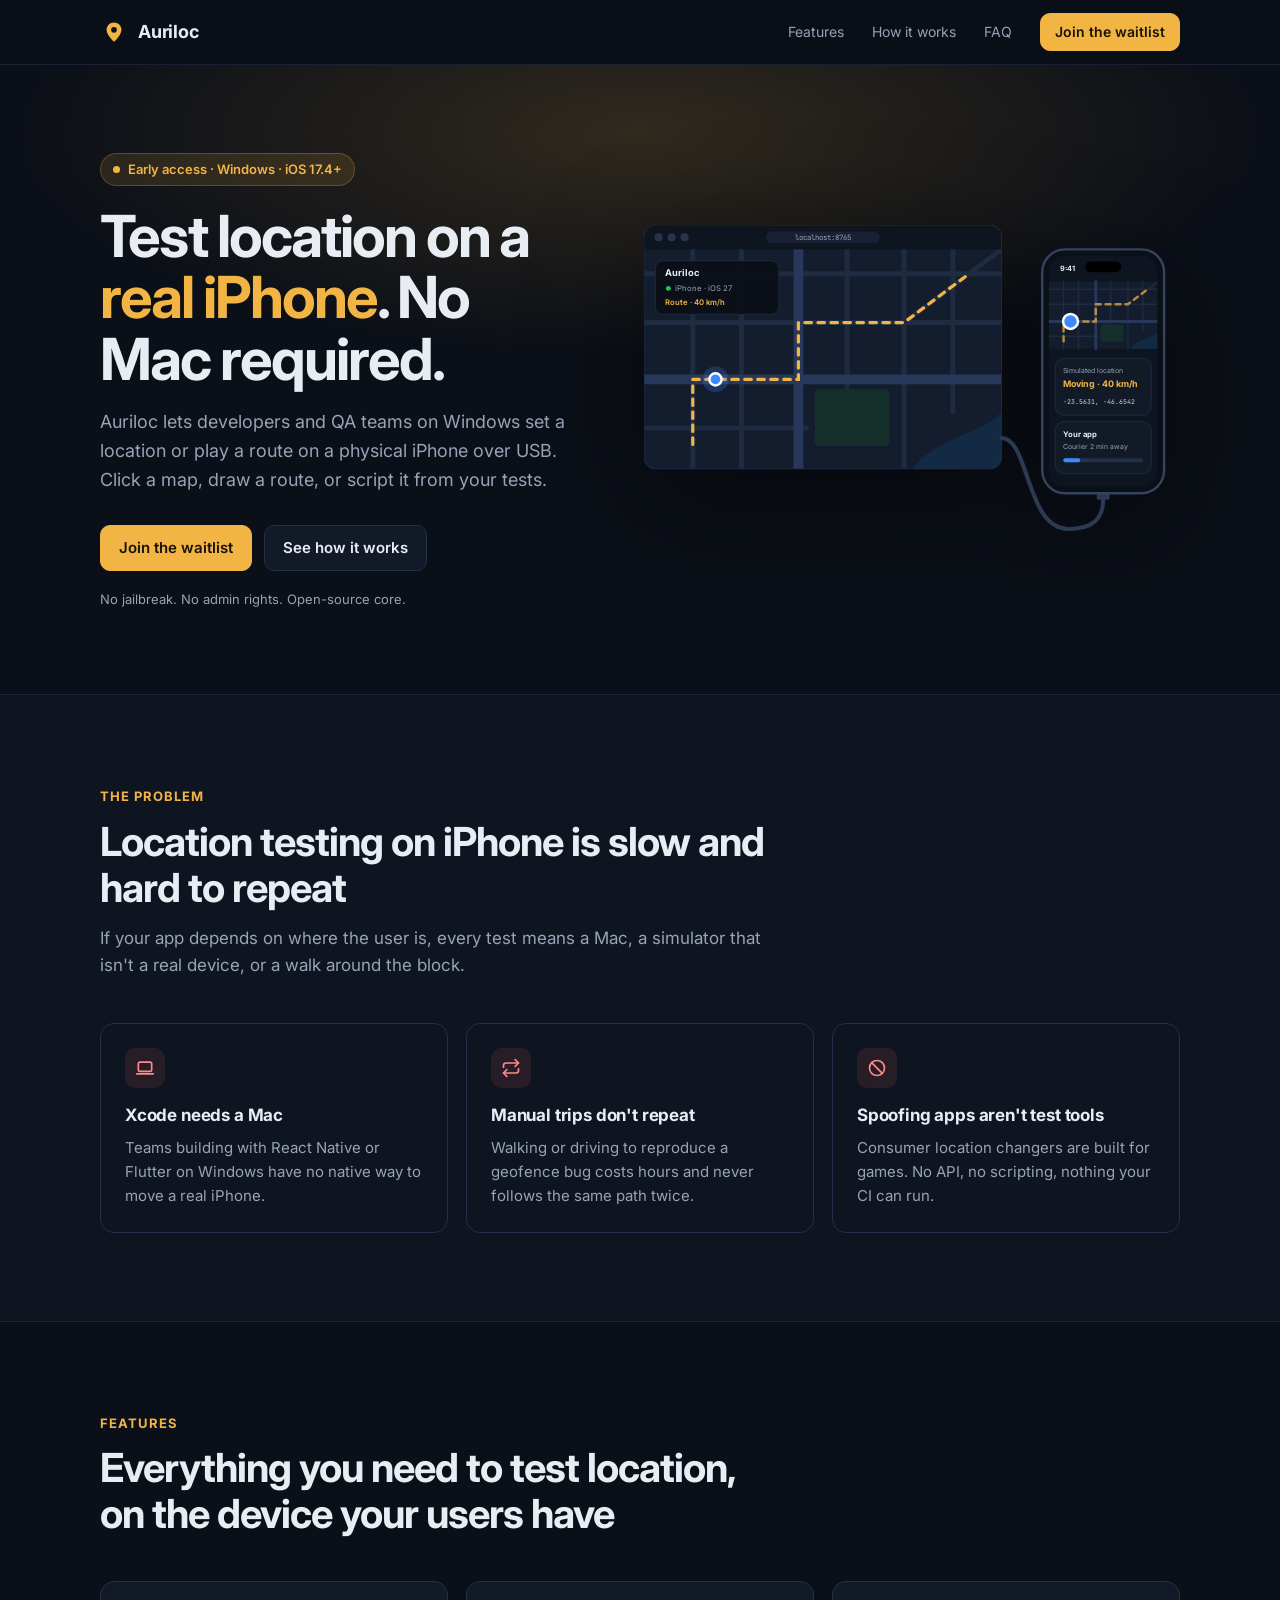
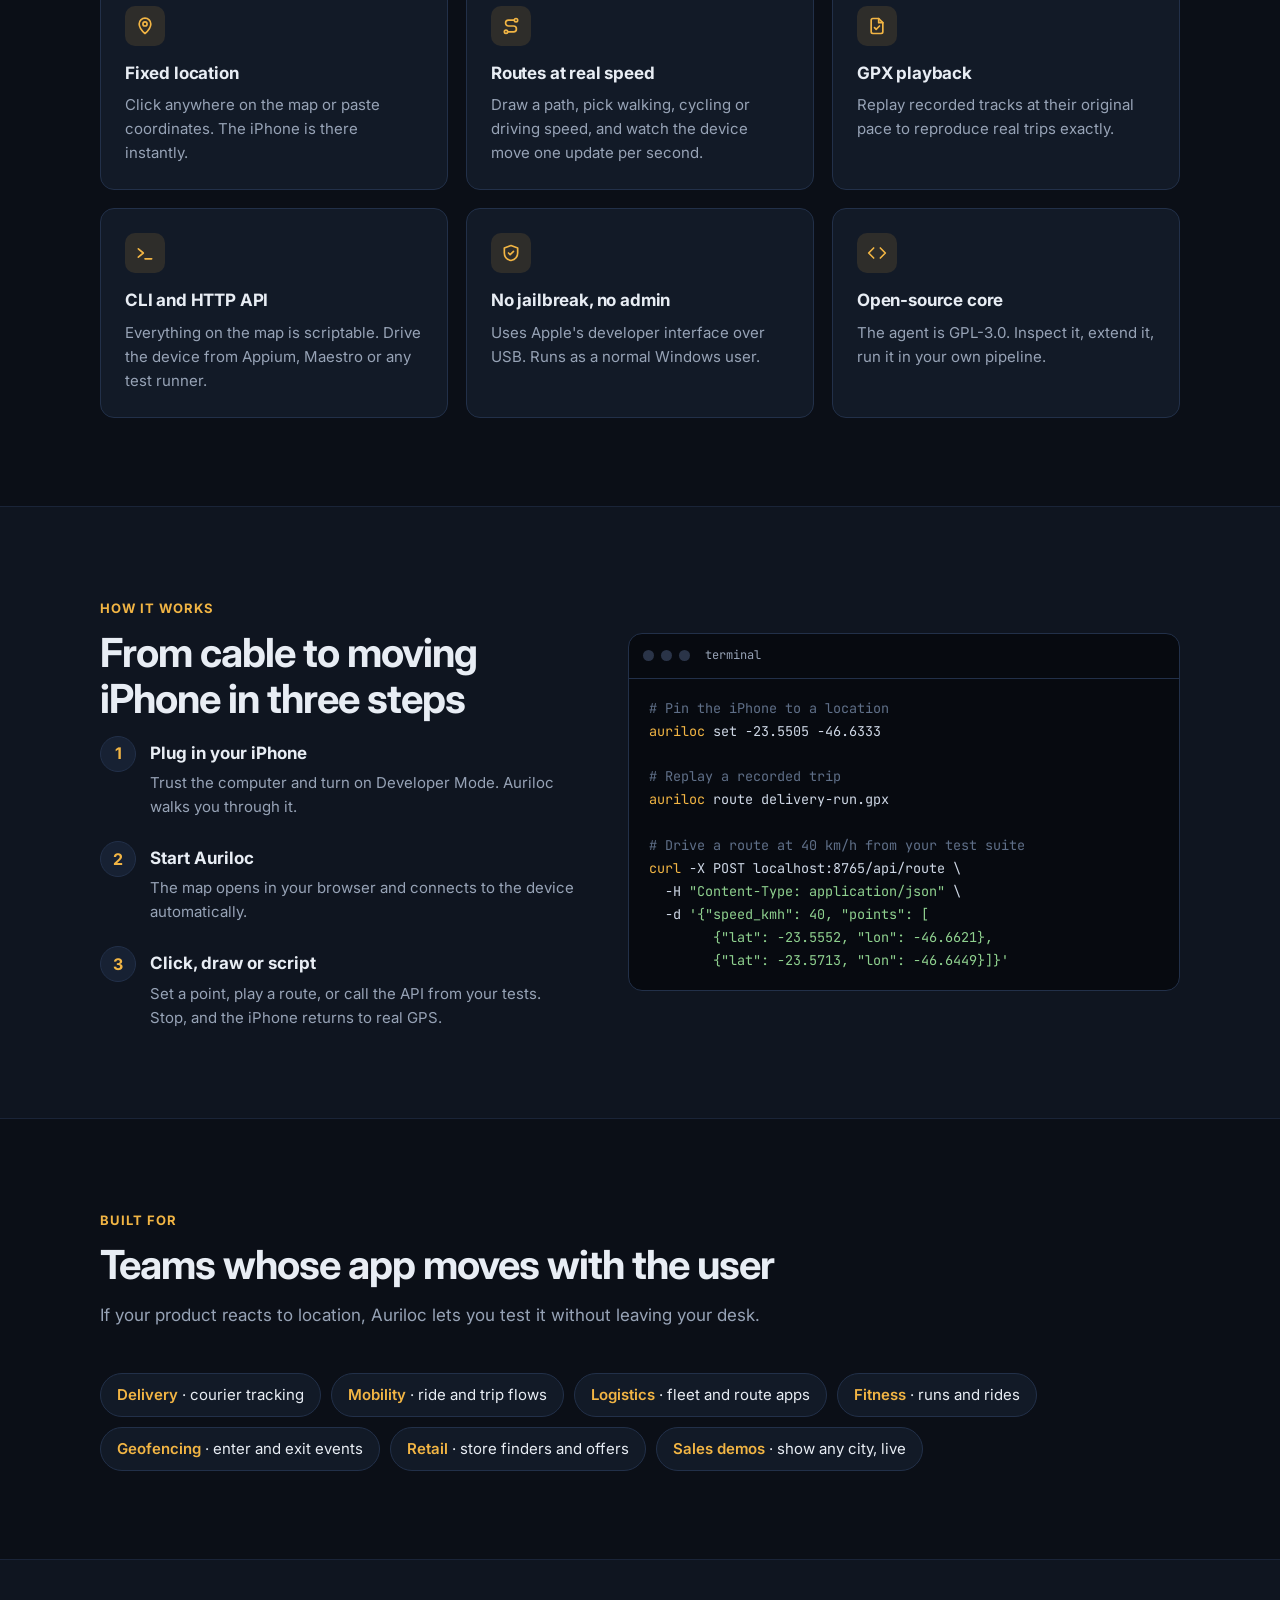
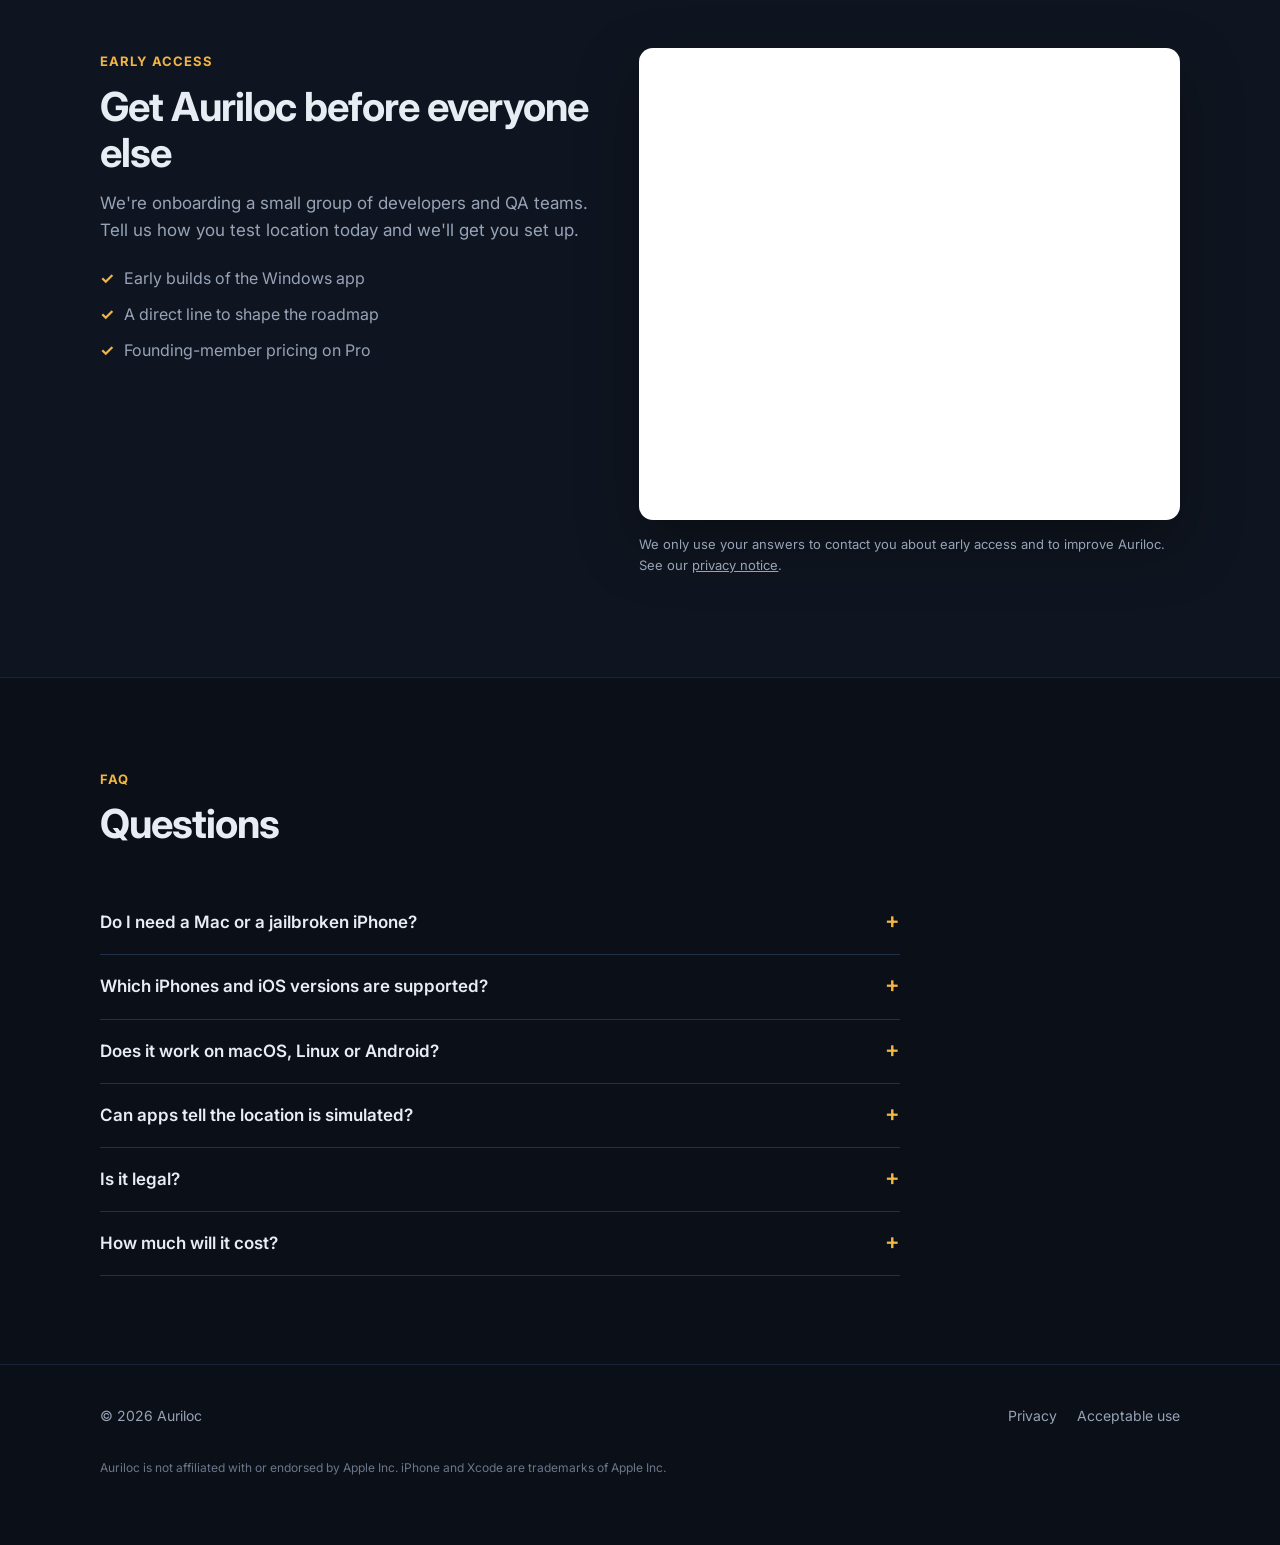
==== site/index.html @ 4de911b6 "Add landing page with waitlist - Static site in site/: hero with animated map and iPhone illustratio" ====
<!doctype html>
<html lang="en">
<head>
<meta charset="utf-8">
<meta name="viewport" content="width=device-width, initial-scale=1">
<title>Auriloc · Test location on a real iPhone, no Mac required</title>
<meta name="description" content="Auriloc lets developers and QA teams on Windows set a location or play a route on a real iPhone over USB, from a map, the command line or an HTTP API.">
<meta property="og:title" content="Auriloc · Test location on a real iPhone, no Mac required">
<meta property="og:description" content="Set a location or play a route on a real iPhone from Windows. Map, CLI and HTTP API.">
<meta property="og:type" content="website">
<meta name="theme-color" content="#0b0f17">
<link rel="icon" href="favicon.svg" type="image/svg+xml">
<link rel="preconnect" href="https://fonts.googleapis.com">
<link rel="preconnect" href="https://fonts.gstatic.com" crossorigin>
<link href="https://fonts.googleapis.com/css2?family=Inter:wght@400;500;600;700;800&family=JetBrains+Mono:wght@400;500&display=swap" rel="stylesheet">
<link rel="stylesheet" href="styles.css">
</head>
<body>

<header class="nav">
  <div class="container">
    <a class="brand" href="#top" aria-label="Auriloc home">
      <img src="favicon.svg" alt="" width="28" height="28">
      Auriloc
    </a>
    <nav class="nav-links">
      <a href="#features">Features</a>
      <a href="#how">How it works</a>
      <a href="#faq">FAQ</a>
      <a class="btn btn-primary btn-sm" href="#waitlist">Join the waitlist</a>
    </nav>
  </div>
</header>

<main id="top">
  <!-- ================= HERO ================= -->
  <section class="hero">
    <div class="container">
      <div>
        <span class="eyebrow"><span class="pulse"></span>Early access · Windows · iOS 17.4+</span>
        <h1>Test location on a <span class="accent">real iPhone</span>. No Mac required.</h1>
        <p class="lead">
          Auriloc lets developers and QA teams on Windows set a location or play a route on a
          physical iPhone over USB. Click a map, draw a route, or script it from your tests.
        </p>
        <div class="hero-cta">
          <a class="btn btn-primary" href="#waitlist">Join the waitlist</a>
          <a class="btn" href="#how">See how it works</a>
        </div>
        <p class="hero-note">No jailbreak. No admin rights. Open-source core.</p>
      </div>

      <svg class="hero-visual" viewBox="0 0 660 400" role="img"
           aria-label="The Auriloc map on a computer moves a dot along a route, and a connected iPhone shows the same simulated location">
        <defs>
          <clipPath id="winClip"><rect x="0" y="0" width="440" height="300" rx="14"/></clipPath>
          <clipPath id="phoneClip"><rect x="498" y="38" width="134" height="284" rx="20"/></clipPath>
          <path id="route" d="M60,240 L60,160 L190,160 L190,90 L320,90 L400,30"/>
          <g id="map">
            <rect width="440" height="270" fill="#141d2e"/>
            <rect x="210" y="172" width="92" height="70" rx="6" fill="#15302a"/>
            <path d="M330,270 C360,230 420,226 440,200 L440,270 Z" fill="#132a44"/>
            <g stroke="#1f2b41" stroke-width="6" stroke-linecap="round">
              <path d="M60,0 V270 M120,0 V270 M250,0 V170 M320,0 V270 M380,0 V200"/>
              <path d="M0,30 H440 M0,90 H440 M0,220 H200"/>
              <path d="M320,90 L440,0"/>
            </g>
            <g stroke="#28385a" stroke-width="12" stroke-linecap="round">
              <path d="M0,160 H440 M190,0 V270"/>
            </g>
          </g>
        </defs>

        <!-- computer window -->
        <g clip-path="url(#winClip)">
          <rect width="440" height="300" fill="#121a27"/>
          <g transform="translate(0,30)">
            <use href="#map"/>
            <use href="#route" fill="none" stroke="#f2b544" stroke-width="4" stroke-dasharray="8 8" stroke-linecap="round"/>
            <circle r="16" fill="#3b8bff" opacity=".22">
              <animateMotion dur="10s" repeatCount="indefinite"><mpath href="#route"/></animateMotion>
            </circle>
            <circle r="7.5" fill="#3b8bff" stroke="#fff" stroke-width="3">
              <animateMotion dur="10s" repeatCount="indefinite"><mpath href="#route"/></animateMotion>
            </circle>
          </g>
          <rect width="440" height="30" fill="#0f1520"/>
          <circle cx="18" cy="15" r="5" fill="#2a3448"/>
          <circle cx="34" cy="15" r="5" fill="#2a3448"/>
          <circle cx="50" cy="15" r="5" fill="#2a3448"/>
          <rect x="150" y="8" width="140" height="14" rx="7" fill="#172133"/>
          <text x="220" y="18.5" text-anchor="middle" fill="#97a3b6" font-size="9" font-family="JetBrains Mono, monospace">localhost:8765</text>
          <g>
            <rect x="14" y="44" width="152" height="66" rx="9" fill="#0b0f17" opacity=".94" stroke="#223049"/>
            <text x="26" y="63" fill="#e8edf4" font-size="11.5" font-weight="700">Auriloc</text>
            <circle cx="30" cy="78" r="3" fill="#22c55e"/>
            <text x="38" y="81.5" fill="#97a3b6" font-size="9.5">iPhone · iOS 27</text>
            <text x="26" y="99" fill="#f2b544" font-size="9.5" font-weight="600">Route · 40 km/h</text>
          </g>
        </g>
        <rect width="440" height="300" rx="14" fill="none" stroke="#223049"/>

        <!-- cable -->
        <path d="M440,262 C474,262 470,374 522,374 C552,374 565,362 565,338" fill="none" stroke="#2c3a54" stroke-width="5" stroke-linecap="round"/>
        <rect x="557" y="328" width="16" height="10" rx="2" fill="#2c3a54"/>

        <!-- iPhone -->
        <rect x="490" y="30" width="150" height="300" rx="28" fill="#0b0f17" stroke="#34445f" stroke-width="3"/>
        <g clip-path="url(#phoneClip)">
          <rect x="498" y="38" width="134" height="284" fill="#0f1520"/>
          <text x="512" y="57" fill="#e8edf4" font-size="9" font-weight="700">9:41</text>
          <rect x="543" y="45" width="44" height="13" rx="6.5" fill="#000"/>
          <g transform="translate(498,70) scale(0.3045)">
            <use href="#map"/>
            <use href="#route" fill="none" stroke="#f2b544" stroke-width="10" stroke-dasharray="20 20" stroke-linecap="round" opacity=".7"/>
            <circle r="30" fill="#3b8bff" stroke="#fff" stroke-width="10">
              <animateMotion dur="10s" repeatCount="indefinite"><mpath href="#route"/></animateMotion>
            </circle>
          </g>
          <rect x="506" y="164" width="118" height="70" rx="11" fill="#121a27" stroke="#223049"/>
          <text x="516" y="182" fill="#97a3b6" font-size="8.5">Simulated location</text>
          <text x="516" y="199" fill="#f2b544" font-size="11" font-weight="700">Moving · 40 km/h</text>
          <text x="516" y="220" fill="#cfd8e6" font-size="8" font-family="JetBrains Mono, monospace">-23.5631, -46.6542</text>
          <rect x="506" y="242" width="118" height="64" rx="11" fill="#121a27" stroke="#223049"/>
          <text x="516" y="261" fill="#e8edf4" font-size="9.5" font-weight="700">Your app</text>
          <text x="516" y="276" fill="#97a3b6" font-size="8.5">Courier 2 min away</text>
          <rect x="516" y="287" width="98" height="5" rx="2.5" fill="#223049"/>
          <rect x="516" y="287" width="0" height="5" rx="2.5" fill="#3b8bff">
            <animate attributeName="width" values="0;98" dur="10s" repeatCount="indefinite"/>
          </rect>
        </g>
      </svg>
    </div>
  </section>

  <!-- ================= PROBLEM ================= -->
  <section class="alt problem">
    <div class="container">
      <div class="section-head">
        <span class="kicker">The problem</span>
        <h2>Location testing on iPhone is slow and hard to repeat</h2>
        <p>If your app depends on where the user is, every test means a Mac, a simulator that
          isn't a real device, or a walk around the block.</p>
      </div>
      <div class="grid grid-3">
        <div class="card">
          <div class="icon"><svg viewBox="0 0 24 24" fill="none" stroke="currentColor" stroke-width="2" stroke-linecap="round" stroke-linejoin="round"><rect x="4" y="5" width="16" height="11" rx="2"/><path d="M2 19h20"/></svg></div>
          <h3>Xcode needs a Mac</h3>
          <p>Teams building with React Native or Flutter on Windows have no native way to move a real iPhone.</p>
        </div>
        <div class="card">
          <div class="icon"><svg viewBox="0 0 24 24" fill="none" stroke="currentColor" stroke-width="2" stroke-linecap="round" stroke-linejoin="round"><path d="M17 2l4 4-4 4"/><path d="M3 11V9a3 3 0 0 1 3-3h15"/><path d="M7 22l-4-4 4-4"/><path d="M21 13v2a3 3 0 0 1-3 3H3"/></svg></div>
          <h3>Manual trips don't repeat</h3>
          <p>Walking or driving to reproduce a geofence bug costs hours and never follows the same path twice.</p>
        </div>
        <div class="card">
          <div class="icon"><svg viewBox="0 0 24 24" fill="none" stroke="currentColor" stroke-width="2" stroke-linecap="round" stroke-linejoin="round"><circle cx="12" cy="12" r="9"/><path d="M5.6 5.6l12.8 12.8"/></svg></div>
          <h3>Spoofing apps aren't test tools</h3>
          <p>Consumer location changers are built for games. No API, no scripting, nothing your CI can run.</p>
        </div>
      </div>
    </div>
  </section>

  <!-- ================= FEATURES ================= -->
  <section id="features">
    <div class="container">
      <div class="section-head">
        <span class="kicker">Features</span>
        <h2>Everything you need to test location, on the device your users have</h2>
      </div>
      <div class="grid grid-3">
        <div class="card">
          <div class="icon"><svg viewBox="0 0 24 24" fill="none" stroke="currentColor" stroke-width="2" stroke-linecap="round" stroke-linejoin="round"><path d="M12 21s-7-6.1-7-11.5A7 7 0 0 1 19 9.5C19 14.9 12 21 12 21z"/><circle cx="12" cy="9.5" r="2.5"/></svg></div>
          <h3>Fixed location</h3>
          <p>Click anywhere on the map or paste coordinates. The iPhone is there instantly.</p>
        </div>
        <div class="card">
          <div class="icon"><svg viewBox="0 0 24 24" fill="none" stroke="currentColor" stroke-width="2" stroke-linecap="round" stroke-linejoin="round"><circle cx="6" cy="19" r="2"/><circle cx="18" cy="5" r="2"/><path d="M8 19h7a3.5 3.5 0 0 0 0-7H9a3.5 3.5 0 0 1 0-7h7"/></svg></div>
          <h3>Routes at real speed</h3>
          <p>Draw a path, pick walking, cycling or driving speed, and watch the device move one update per second.</p>
        </div>
        <div class="card">
          <div class="icon"><svg viewBox="0 0 24 24" fill="none" stroke="currentColor" stroke-width="2" stroke-linecap="round" stroke-linejoin="round"><path d="M14 3H7a2 2 0 0 0-2 2v14a2 2 0 0 0 2 2h10a2 2 0 0 0 2-2V8z"/><path d="M14 3v5h5"/><path d="M9 14l2 2 4-4"/></svg></div>
          <h3>GPX playback</h3>
          <p>Replay recorded tracks at their original pace to reproduce real trips exactly.</p>
        </div>
        <div class="card">
          <div class="icon"><svg viewBox="0 0 24 24" fill="none" stroke="currentColor" stroke-width="2" stroke-linecap="round" stroke-linejoin="round"><path d="M4 17l6-5-6-5"/><path d="M12 19h8"/></svg></div>
          <h3>CLI and HTTP API</h3>
          <p>Everything on the map is scriptable. Drive the device from Appium, Maestro or any test runner.</p>
        </div>
        <div class="card">
          <div class="icon"><svg viewBox="0 0 24 24" fill="none" stroke="currentColor" stroke-width="2" stroke-linecap="round" stroke-linejoin="round"><path d="M12 3l8 3v6c0 5-3.5 8-8 9-4.5-1-8-4-8-9V6z"/><path d="M9 12l2 2 4-4"/></svg></div>
          <h3>No jailbreak, no admin</h3>
          <p>Uses Apple's developer interface over USB. Runs as a normal Windows user.</p>
        </div>
        <div class="card">
          <div class="icon"><svg viewBox="0 0 24 24" fill="none" stroke="currentColor" stroke-width="2" stroke-linecap="round" stroke-linejoin="round"><path d="M8 6l-6 6 6 6"/><path d="M16 6l6 6-6 6"/></svg></div>
          <h3>Open-source core</h3>
          <p>The agent is GPL-3.0. Inspect it, extend it, run it in your own pipeline.</p>
        </div>
      </div>
    </div>
  </section>

  <!-- ================= HOW IT WORKS ================= -->
  <section id="how" class="alt">
    <div class="container how">
      <div>
        <span class="kicker">How it works</span>
        <h2>From cable to moving iPhone in three steps</h2>
        <ol class="steps">
          <li><span class="num">1</span><div><h3>Plug in your iPhone</h3><p>Trust the computer and turn on Developer Mode. Auriloc walks you through it.</p></div></li>
          <li><span class="num">2</span><div><h3>Start Auriloc</h3><p>The map opens in your browser and connects to the device automatically.</p></div></li>
          <li><span class="num">3</span><div><h3>Click, draw or script</h3><p>Set a point, play a route, or call the API from your tests. Stop, and the iPhone returns to real GPS.</p></div></li>
        </ol>
      </div>
      <div class="code">
        <div class="code-bar"><span></span><span></span><span></span><em>terminal</em></div>
<pre><span class="c"># Pin the iPhone to a location</span>
<span class="k">auriloc</span> set -23.5505 -46.6333

<span class="c"># Replay a recorded trip</span>
<span class="k">auriloc</span> route delivery-run.gpx

<span class="c"># Drive a route at 40 km/h from your test suite</span>
<span class="k">curl</span> -X POST localhost:8765/api/route \
  -H <span class="s">"Content-Type: application/json"</span> \
  -d <span class="s">'{"speed_kmh": 40, "points": [
        {"lat": -23.5552, "lon": -46.6621},
        {"lat": -23.5713, "lon": -46.6449}]}'</span></pre>
      </div>
    </div>
  </section>

  <!-- ================= USE CASES ================= -->
  <section>
    <div class="container">
      <div class="section-head">
        <span class="kicker">Built for</span>
        <h2>Teams whose app moves with the user</h2>
        <p>If your product reacts to location, Auriloc lets you test it without leaving your desk.</p>
      </div>
      <div class="chips">
        <span class="chip"><b>Delivery</b> · courier tracking</span>
        <span class="chip"><b>Mobility</b> · ride and trip flows</span>
        <span class="chip"><b>Logistics</b> · fleet and route apps</span>
        <span class="chip"><b>Fitness</b> · runs and rides</span>
        <span class="chip"><b>Geofencing</b> · enter and exit events</span>
        <span class="chip"><b>Retail</b> · store finders and offers</span>
        <span class="chip"><b>Sales demos</b> · show any city, live</span>
      </div>
    </div>
  </section>

  <!-- ================= WAITLIST ================= -->
  <section id="waitlist" class="alt">
    <div class="container waitlist">
      <div>
        <span class="kicker">Early access</span>
        <h2>Get Auriloc before everyone else</h2>
        <p style="color:var(--muted);font-size:17px;margin:0">
          We're onboarding a small group of developers and QA teams. Tell us how you test location
          today and we'll get you set up.
        </p>
        <ul class="perks">
          <li>Early builds of the Windows app</li>
          <li>A direct line to shape the roadmap</li>
          <li>Founding-member pricing on Pro</li>
        </ul>
      </div>
      <div>
        <div class="form-card" id="formCard">
          <div class="form-placeholder" id="formPlaceholder">
            <div><strong>The waitlist opens soon</strong>Check back in a few days.</div>
          </div>
        </div>
        <p class="form-legal">We only use your answers to contact you about early access and to improve
          Auriloc. See our <a href="privacy.html">privacy notice</a>.</p>
      </div>
    </div>
  </section>

  <!-- ================= FAQ ================= -->
  <section id="faq">
    <div class="container">
      <div class="section-head">
        <span class="kicker">FAQ</span>
        <h2>Questions</h2>
      </div>
      <div class="faq">
        <details>
          <summary>Do I need a Mac or a jailbroken iPhone?</summary>
          <p>No. Auriloc runs on Windows and uses Apple's developer interface over USB. You only need
            to turn on Developer Mode on the iPhone, which is a standard setting.</p>
        </details>
        <details>
          <summary>Which iPhones and iOS versions are supported?</summary>
          <p>Any iPhone running iOS 17.4 or later.</p>
        </details>
        <details>
          <summary>Does it work on macOS, Linux or Android?</summary>
          <p>Windows comes first. macOS and Linux are on the roadmap, and Android support is being
            considered. Tell us what you need in the waitlist form.</p>
        </details>
        <details>
          <summary>Can apps tell the location is simulated?</summary>
          <p>Yes. Since iOS 15, apps can detect simulated locations, and Auriloc doesn't try to hide
            it. That's fine for testing your own app, and it's why Auriloc isn't meant for
            fooling other apps.</p>
        </details>
        <details>
          <summary>Is it legal?</summary>
          <p>Simulating the location of your own device for development, testing and demos is a
            standard practice. Using it to deceive people or services, like faking check-ins or
            attendance, is prohibited. See the <a href="acceptable-use.html">acceptable use policy</a>.</p>
        </details>
        <details>
          <summary>How much will it cost?</summary>
          <p>The core agent is free and open source. A Pro plan for teams, with shared scenarios
            and CI integrations, is planned. Waitlist members get founding-member pricing.</p>
        </details>
      </div>
    </div>
  </section>
</main>

<footer>
  <div class="container">
    <span>© 2026 Auriloc</span>
    <nav>
      <a href="privacy.html">Privacy</a>
      <a href="acceptable-use.html">Acceptable use</a>
    </nav>
    <p class="disclaimer">Auriloc is not affiliated with or endorsed by Apple Inc. iPhone and Xcode are trademarks of Apple Inc.</p>
  </div>
</footer>

<script>
  // Waitlist form (Tally). Paste the form ID from your share link, e.g. https://tally.so/r/wMd8xE -> 'wMd8xE'.
  const TALLY_FORM_ID = '2jPvWD';

  (function loadWaitlist() {
    if (!TALLY_FORM_ID) return;
    const card = document.getElementById('formCard');
    const src = `https://tally.so/embed/${TALLY_FORM_ID}?alignLeft=1&hideTitle=1&transparentBackground=1&dynamicHeight=1`;
    const iframe = document.createElement('iframe');
    iframe.dataset.tallySrc = src;
    iframe.loading = 'lazy';
    iframe.height = '420';
    iframe.title = 'Join the Auriloc waitlist';
    card.replaceChildren(iframe);

    const script = document.createElement('script');
    script.src = 'https://tally.so/widgets/embed.js';
    script.onload = () => window.Tally ? window.Tally.loadEmbeds() : (iframe.src = src);
    script.onerror = () => { iframe.src = src; };
    document.body.appendChild(script);
  })();
</script>
</body>
</html>
---- site/styles.css ----
:root {
  --bg: #0b0f17;
  --bg-2: #0f1520;
  --card: #121a27;
  --card-2: #172133;
  --border: #223049;
  --fg: #e8edf4;
  --muted: #97a3b6;
  --gold: #f2b544;
  --gold-soft: rgba(242, 181, 68, 0.12);
  --blue: #3b8bff;
  --radius: 14px;
  --max: 1120px;
  --mono: "JetBrains Mono", ui-monospace, SFMono-Regular, Consolas, monospace;
}

* { box-sizing: border-box; }
html { scroll-behavior: smooth; }
body {
  margin: 0;
  background: var(--bg);
  color: var(--fg);
  font: 16px/1.6 Inter, system-ui, -apple-system, "Segoe UI", Roboto, sans-serif;
  -webkit-font-smoothing: antialiased;
}
a { color: inherit; }
img, svg { display: block; max-width: 100%; }

.container { width: 100%; max-width: var(--max); margin: 0 auto; padding: 0 20px; }

/* ---------- nav ---------- */
.nav {
  position: sticky; top: 0; z-index: 10;
  background: rgba(11, 15, 23, 0.82);
  backdrop-filter: saturate(140%) blur(10px);
  border-bottom: 1px solid rgba(34, 48, 73, 0.6);
}
.nav .container { display: flex; align-items: center; justify-content: space-between; height: 64px; gap: 16px; }
.brand { display: flex; align-items: center; gap: 10px; font-weight: 700; font-size: 18px; text-decoration: none; letter-spacing: -0.01em; }
.brand svg { width: 28px; height: 28px; }
.nav-links { display: flex; align-items: center; gap: 28px; font-size: 14px; color: var(--muted); }
.nav-links a { text-decoration: none; }
.nav-links a:hover { color: var(--fg); }
@media (max-width: 760px) { .nav-links a:not(.btn) { display: none; } }

/* ---------- buttons ---------- */
.btn {
  display: inline-flex; align-items: center; justify-content: center; gap: 8px;
  padding: 10px 18px; border-radius: 10px; border: 1px solid var(--border);
  font: inherit; font-size: 15px; font-weight: 600; text-decoration: none; cursor: pointer;
  background: var(--card); color: var(--fg); transition: transform .15s, background .15s, border-color .15s;
}
.btn:hover { border-color: #33476b; transform: translateY(-1px); }
.btn-primary { background: var(--gold); border-color: var(--gold); color: #1a1205; }
.btn-primary:hover { background: #ffc65c; border-color: #ffc65c; }
.btn-sm { padding: 7px 14px; font-size: 14px; }

/* ---------- hero ---------- */
.hero { position: relative; padding: 88px 0 72px; overflow: hidden; }
.hero::before {
  content: ""; position: absolute; inset: -40% -20% auto; height: 640px; pointer-events: none;
  background: radial-gradient(closest-side, rgba(242, 181, 68, 0.16), transparent 70%);
}
.hero .container { position: relative; display: grid; grid-template-columns: 1fr 1.1fr; gap: 56px; align-items: center; }
@media (max-width: 920px) { .hero .container { grid-template-columns: 1fr; gap: 40px; } .hero { padding-top: 56px; } }
.eyebrow {
  display: inline-flex; align-items: center; gap: 8px; padding: 5px 12px; border-radius: 999px;
  background: var(--gold-soft); color: var(--gold); font-size: 13px; font-weight: 600;
  border: 1px solid rgba(242, 181, 68, 0.25);
}
.eyebrow .pulse { width: 7px; height: 7px; border-radius: 50%; background: var(--gold); box-shadow: 0 0 0 0 rgba(242, 181, 68, .6); animation: pulse 2s infinite; }
@keyframes pulse { 70% { box-shadow: 0 0 0 8px rgba(242, 181, 68, 0); } 100% { box-shadow: 0 0 0 0 rgba(242, 181, 68, 0); } }
h1 { font-size: clamp(36px, 5.4vw, 58px); line-height: 1.06; letter-spacing: -0.035em; margin: 20px 0 18px; }
h1 .accent { color: var(--gold); }
.lead { font-size: 18px; color: var(--muted); max-width: 520px; margin: 0 0 30px; }
.hero-cta { display: flex; flex-wrap: wrap; gap: 12px; }
.hero-note { margin-top: 18px; font-size: 13px; color: var(--muted); }
.hero-visual { width: 100%; filter: drop-shadow(0 30px 60px rgba(0, 0, 0, .45)); }

/* ---------- sections ---------- */
section { padding: 88px 0; scroll-margin-top: 64px; }
section.alt { background: var(--bg-2); border-top: 1px solid rgba(34, 48, 73, .6); border-bottom: 1px solid rgba(34, 48, 73, .6); }
.section-head { max-width: 680px; margin-bottom: 44px; }
.kicker { color: var(--gold); font-size: 13px; font-weight: 700; letter-spacing: .08em; text-transform: uppercase; }
h2 { font-size: clamp(28px, 3.6vw, 40px); line-height: 1.15; letter-spacing: -0.025em; margin: 10px 0 14px; }
.section-head p { color: var(--muted); font-size: 17px; margin: 0; }

.grid { display: grid; gap: 18px; }
.grid-3 { grid-template-columns: repeat(3, 1fr); }
@media (max-width: 920px) { .grid-3 { grid-template-columns: 1fr 1fr; } }
@media (max-width: 620px) { .grid-3 { grid-template-columns: 1fr; } }

.card { background: var(--card); border: 1px solid var(--border); border-radius: var(--radius); padding: 24px; }
.card h3 { font-size: 17px; margin: 14px 0 6px; letter-spacing: -0.01em; }
.card p { color: var(--muted); margin: 0; font-size: 15px; }
.icon { width: 40px; height: 40px; border-radius: 10px; display: grid; place-items: center; background: var(--gold-soft); color: var(--gold); }
.icon svg { width: 20px; height: 20px; }
.problem .card { background: transparent; }
.problem .icon { background: rgba(255, 99, 99, .1); color: #ff8a8a; }

/* ---------- how it works ---------- */
.how { display: grid; grid-template-columns: 1fr 1.15fr; gap: 48px; align-items: center; }
@media (max-width: 920px) { .how { grid-template-columns: 1fr; } }
.steps { list-style: none; margin: 0; padding: 0; display: flex; flex-direction: column; gap: 22px; }
.steps li { display: grid; grid-template-columns: 36px 1fr; gap: 14px; }
.steps .num { width: 36px; height: 36px; border-radius: 50%; display: grid; place-items: center; background: var(--card-2); border: 1px solid var(--border); font-weight: 700; color: var(--gold); }
.steps h3 { margin: 4px 0 4px; font-size: 17px; }
.steps p { margin: 0; color: var(--muted); font-size: 15px; }

.code { background: #070a10; border: 1px solid var(--border); border-radius: var(--radius); overflow: hidden; }
.code-bar { display: flex; align-items: center; gap: 7px; padding: 12px 14px; border-bottom: 1px solid var(--border); }
.code-bar span { width: 11px; height: 11px; border-radius: 50%; background: #2a3448; }
.code-bar em { margin-left: 8px; font-style: normal; font-size: 12px; color: var(--muted); font-family: var(--mono); }
.code pre { margin: 0; padding: 18px 20px; overflow-x: auto; font: 13.5px/1.7 var(--mono); color: #cfd8e6; }
.code .c { color: #5f6f88; }
.code .k { color: var(--gold); }
.code .s { color: #8fd18f; }

/* ---------- use cases ---------- */
.chips { display: flex; flex-wrap: wrap; gap: 10px; }
.chip { padding: 9px 16px; border-radius: 999px; background: var(--card); border: 1px solid var(--border); font-size: 15px; }
.chip b { color: var(--gold); font-weight: 600; }

/* ---------- waitlist ---------- */
.waitlist { display: grid; grid-template-columns: 1fr 1.1fr; gap: 48px; align-items: start; }
@media (max-width: 920px) { .waitlist { grid-template-columns: 1fr; } }
.perks { list-style: none; padding: 0; margin: 22px 0 0; display: flex; flex-direction: column; gap: 10px; color: var(--muted); }
.perks li { display: flex; gap: 10px; align-items: flex-start; }
.perks li::before { content: "✓"; color: var(--gold); font-weight: 700; }
.form-card { background: #ffffff; color: #111827; border-radius: var(--radius); padding: 22px; min-height: 220px; box-shadow: 0 24px 60px rgba(0, 0, 0, .35); }
.form-card iframe { border: 0; width: 100%; }
.form-placeholder { display: grid; place-items: center; text-align: center; min-height: 220px; color: #4b5563; }
.form-placeholder strong { display: block; color: #111827; font-size: 18px; margin-bottom: 6px; }
.form-legal { font-size: 13px; color: var(--muted); margin-top: 14px; }

/* ---------- faq ---------- */
.faq { max-width: 800px; }
.faq details { border-bottom: 1px solid var(--border); padding: 18px 0; }
.faq summary { cursor: pointer; font-weight: 600; font-size: 17px; list-style: none; display: flex; justify-content: space-between; gap: 16px; }
.faq summary::-webkit-details-marker { display: none; }
.faq summary::after { content: "+"; color: var(--gold); font-size: 22px; line-height: 1; transition: transform .2s; }
.faq details[open] summary::after { transform: rotate(45deg); }
.faq details p { color: var(--muted); margin: 12px 0 0; }

/* ---------- footer ---------- */
footer { padding: 40px 0 56px; border-top: 1px solid rgba(34, 48, 73, .6); color: var(--muted); font-size: 14px; }
footer .container { display: flex; flex-wrap: wrap; justify-content: space-between; gap: 18px; }
footer nav { display: flex; gap: 20px; }
footer a { text-decoration: none; }
footer a:hover { color: var(--fg); }
.disclaimer { width: 100%; font-size: 12px; color: #6b778a; }

/* ---------- legal pages ---------- */
.legal { max-width: 760px; padding: 64px 20px 88px; }
.legal h1 { font-size: clamp(30px, 4vw, 42px); margin-top: 0; }
.legal h2 { font-size: 22px; margin-top: 36px; }
.legal p, .legal li { color: #c3cbd8; }
.legal .updated { color: var(--muted); font-size: 14px; }
.todo { background: rgba(242, 181, 68, .15); color: var(--gold); padding: 1px 6px; border-radius: 4px; font-family: var(--mono); font-size: .9em; }

@media (prefers-reduced-motion: reduce) {
  html { scroll-behavior: auto; }
  .eyebrow .pulse { animation: none; }
}
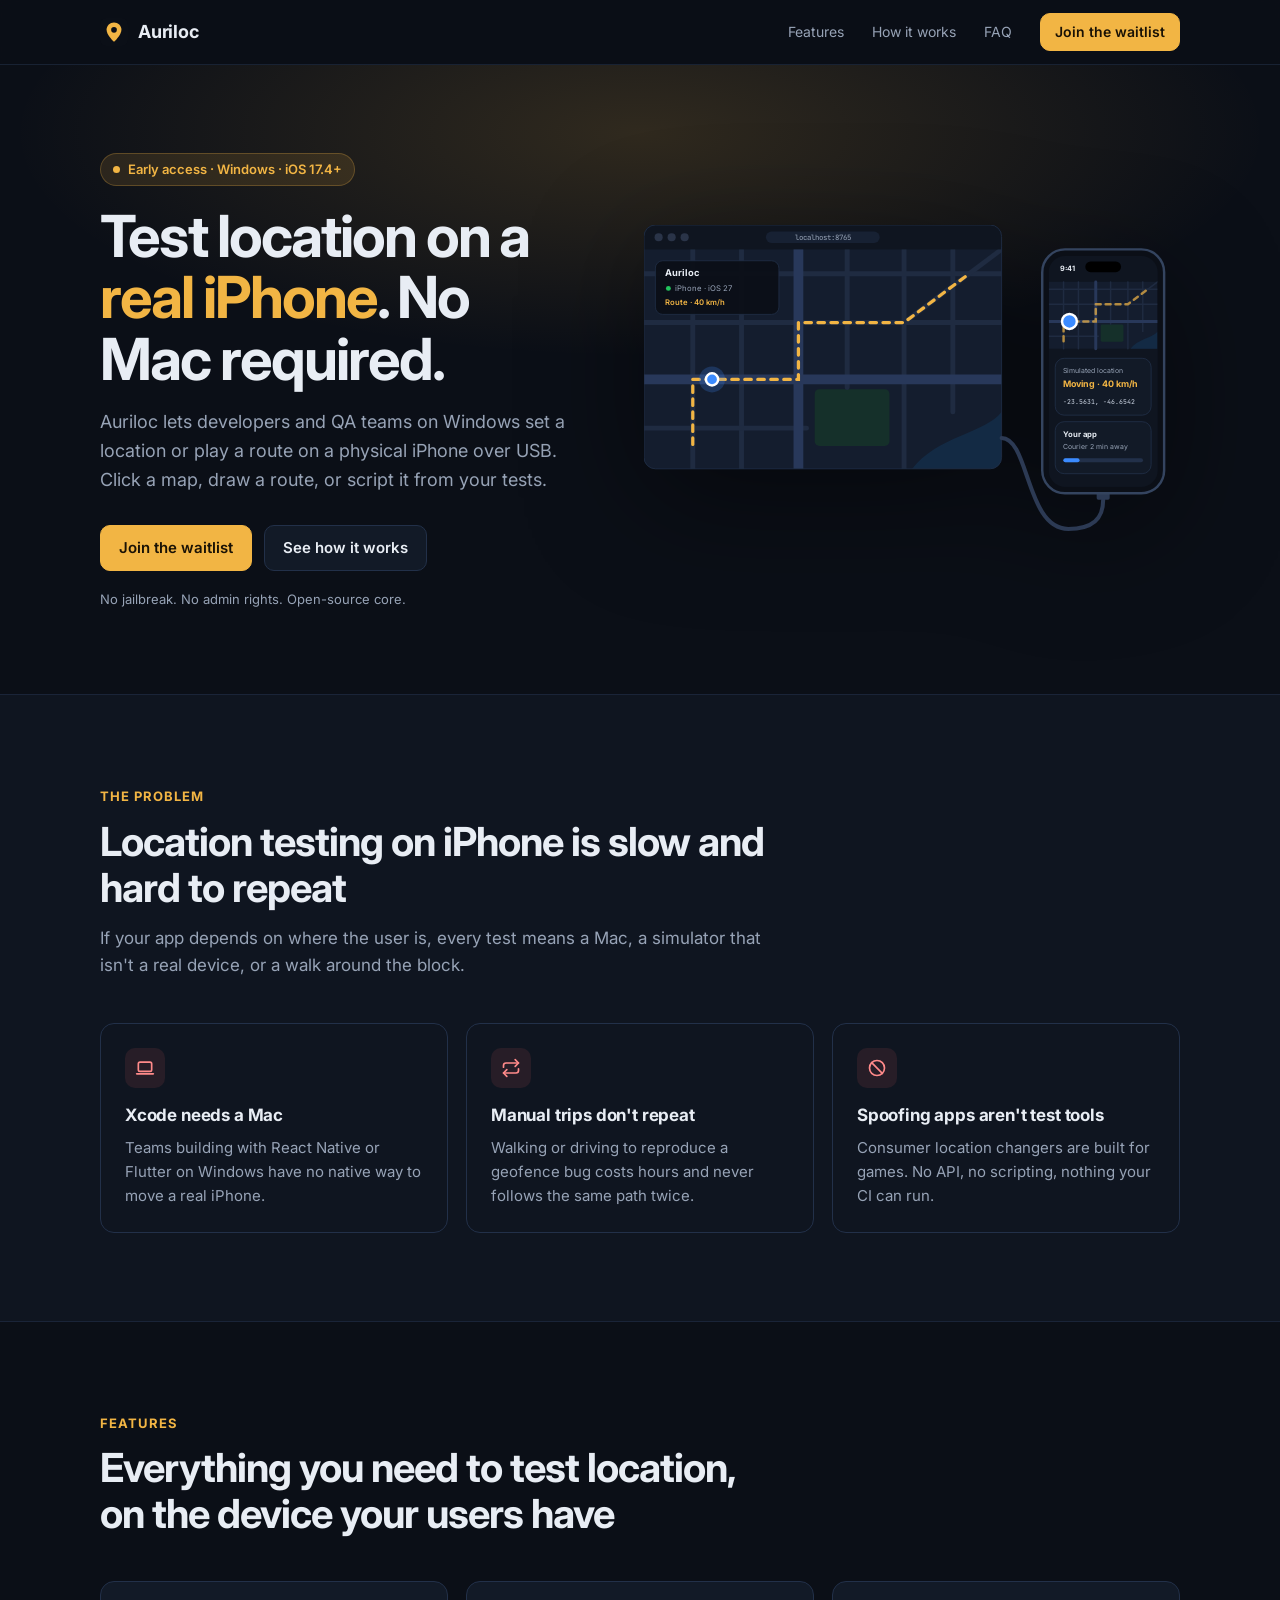
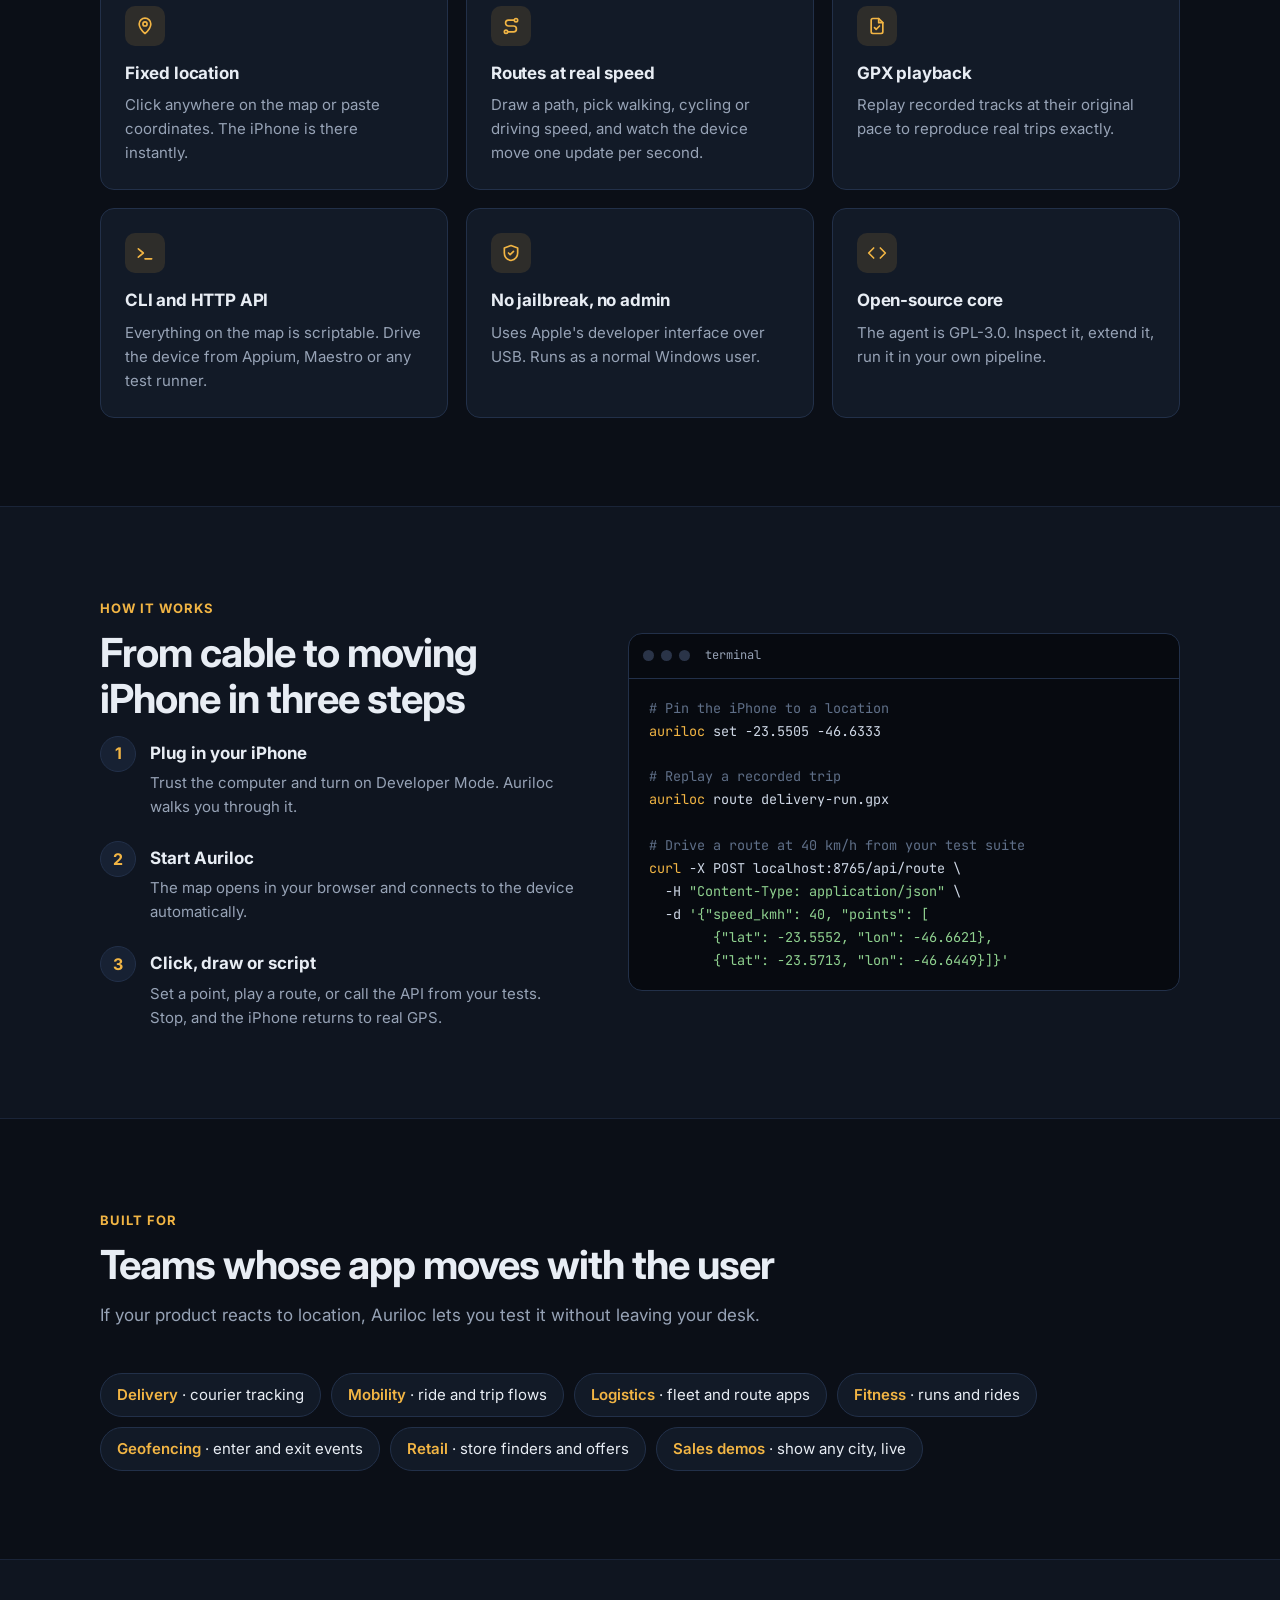
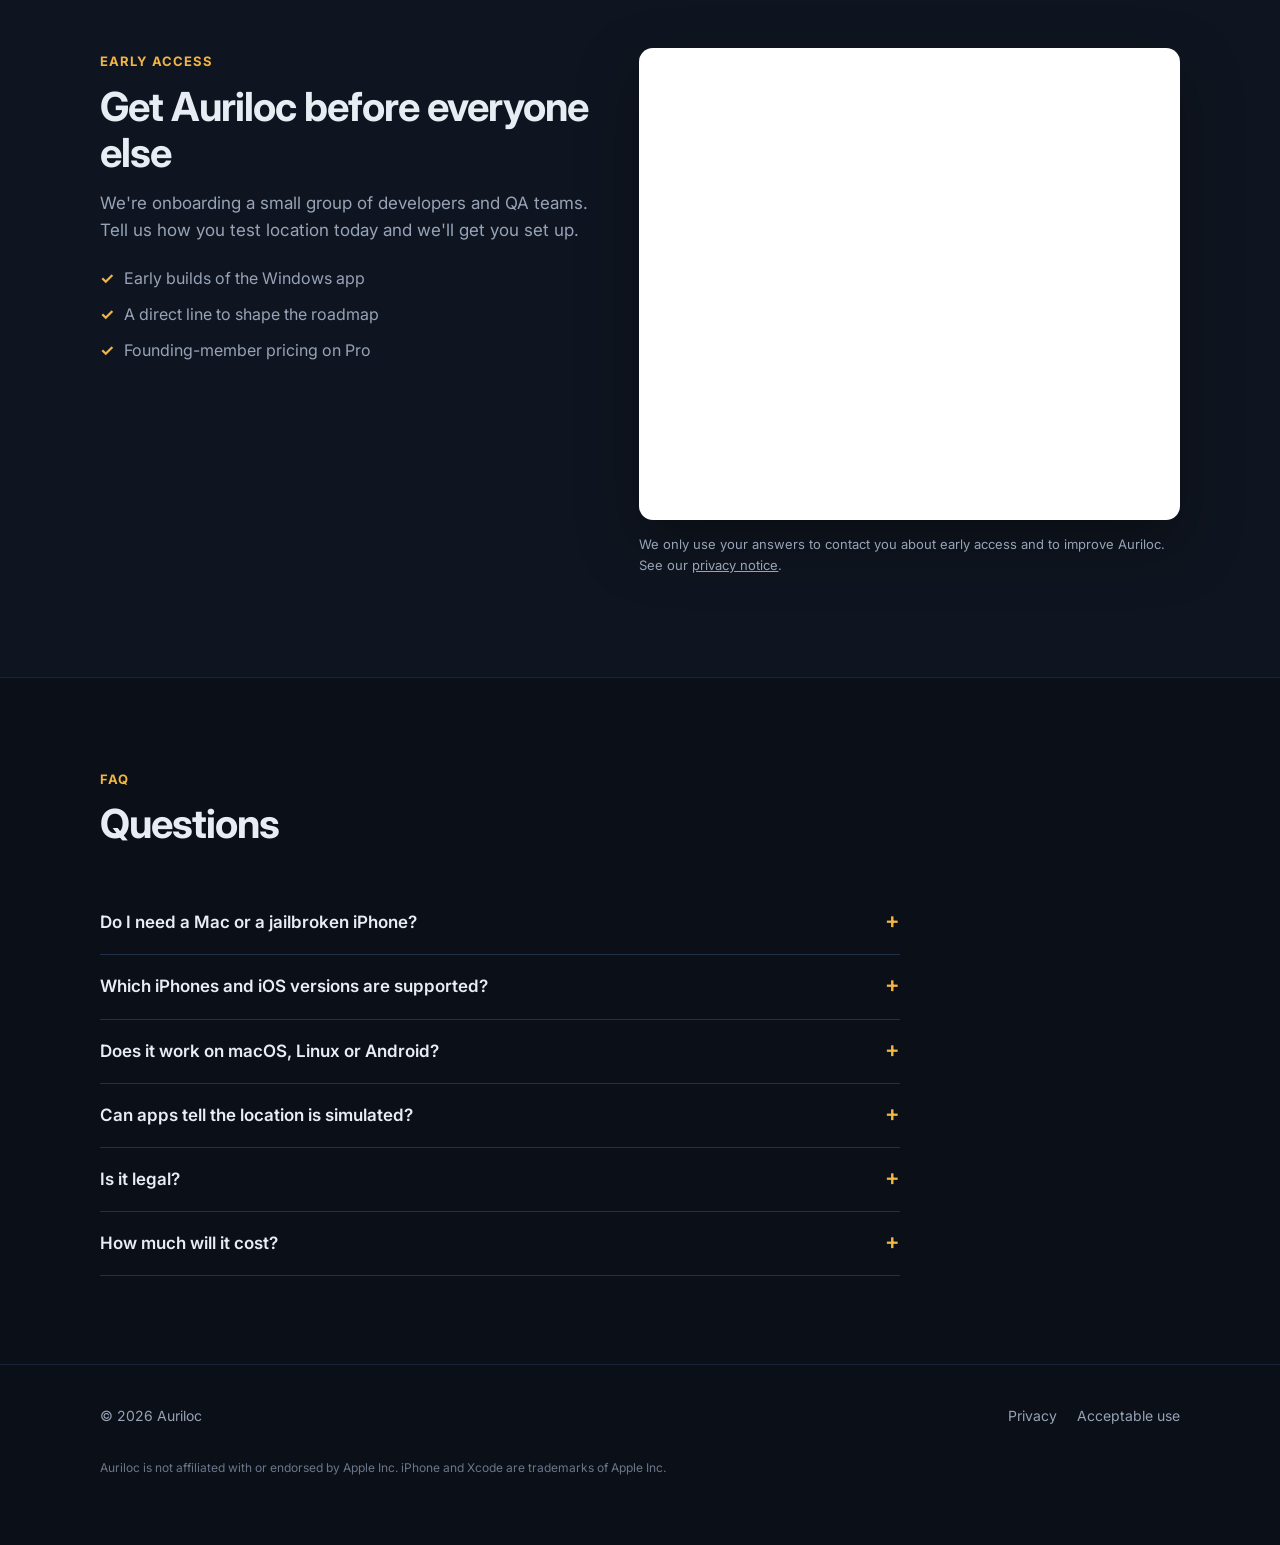
==== commit 90053739: "Add Cloudflare Web Analytics and document the live site - Cookie-free Web Analytics beacon on all th" ====
--- a/site/index.html
+++ b/site/index.html
@@ -359,5 +359,7 @@
     document.body.appendChild(script);
   })();
 </script>
+<!-- Cloudflare Web Analytics (cookie-free) -->
+<script type="module" src="https://static.cloudflareinsights.com/beacon.min.js" data-cf-beacon='{"token": "4627a0f21c6b49f2b4297051bdf407b2"}'></script>
 </body>
 </html>
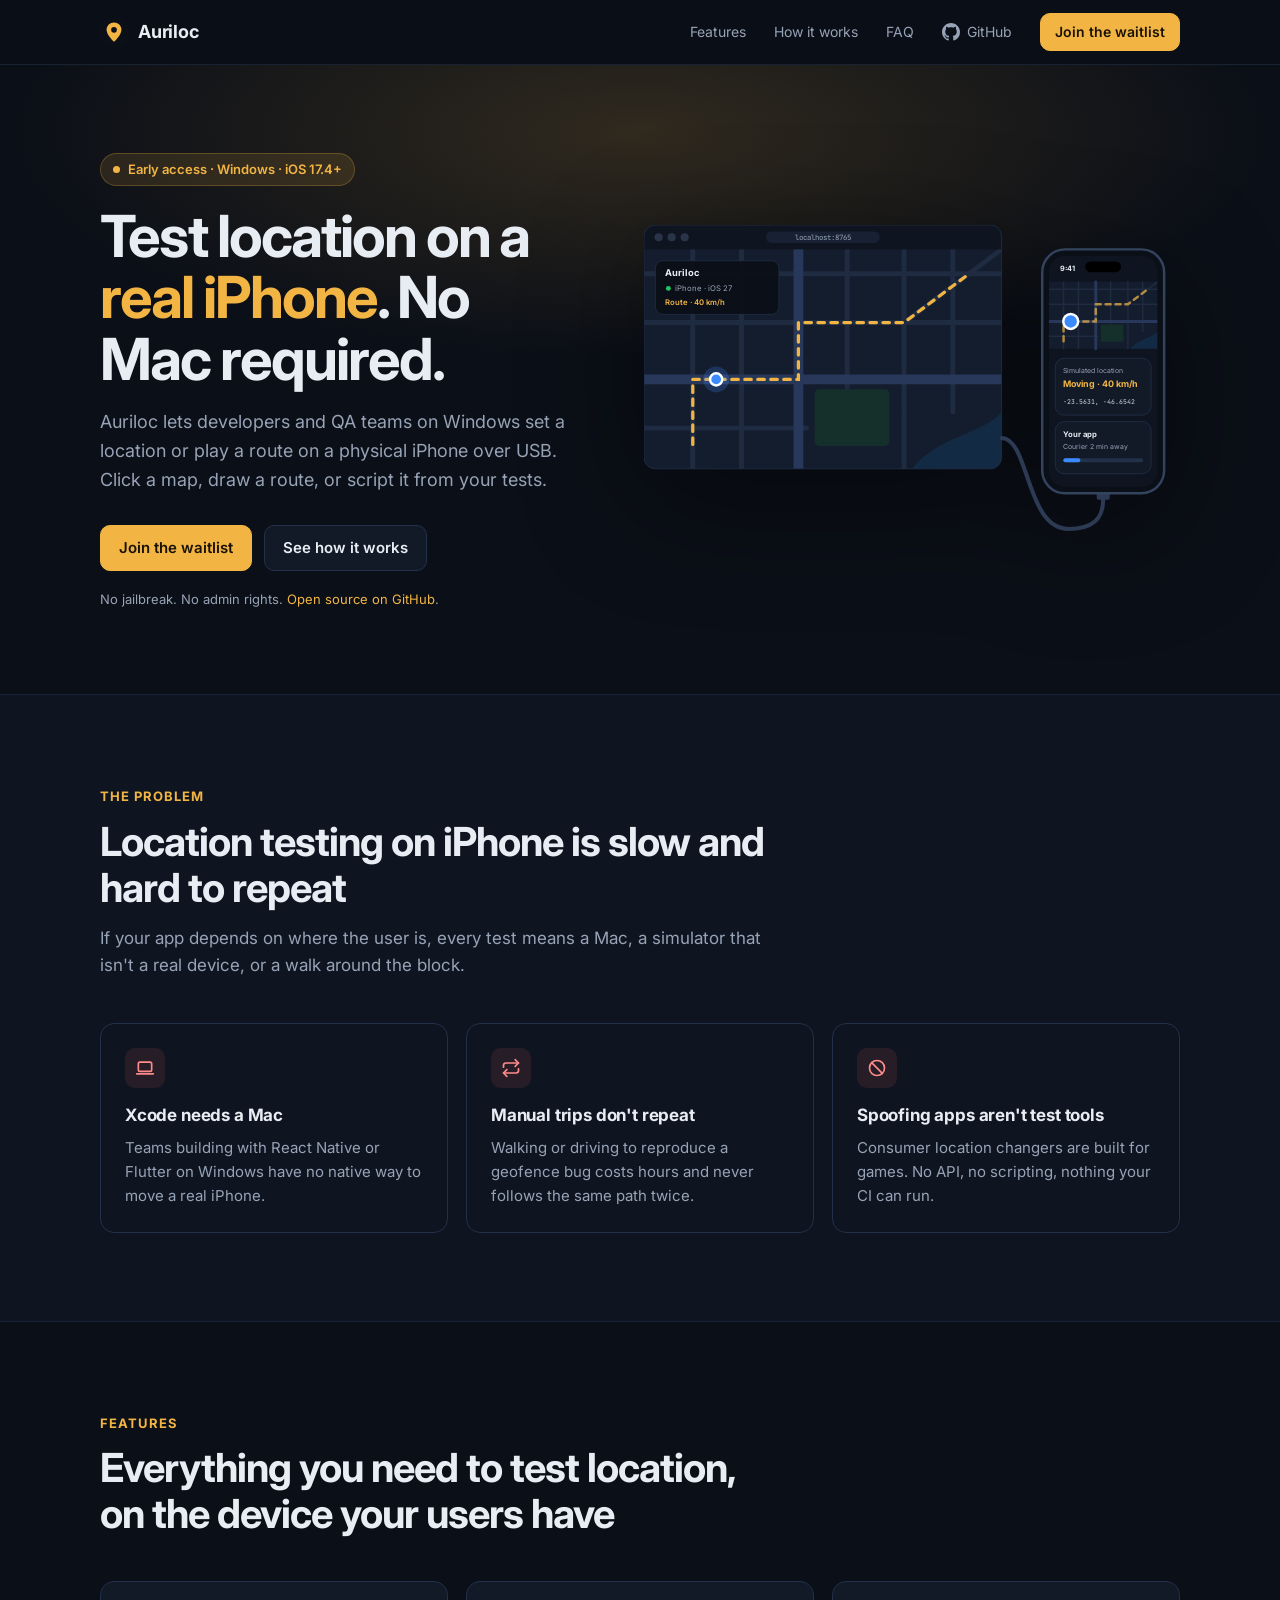
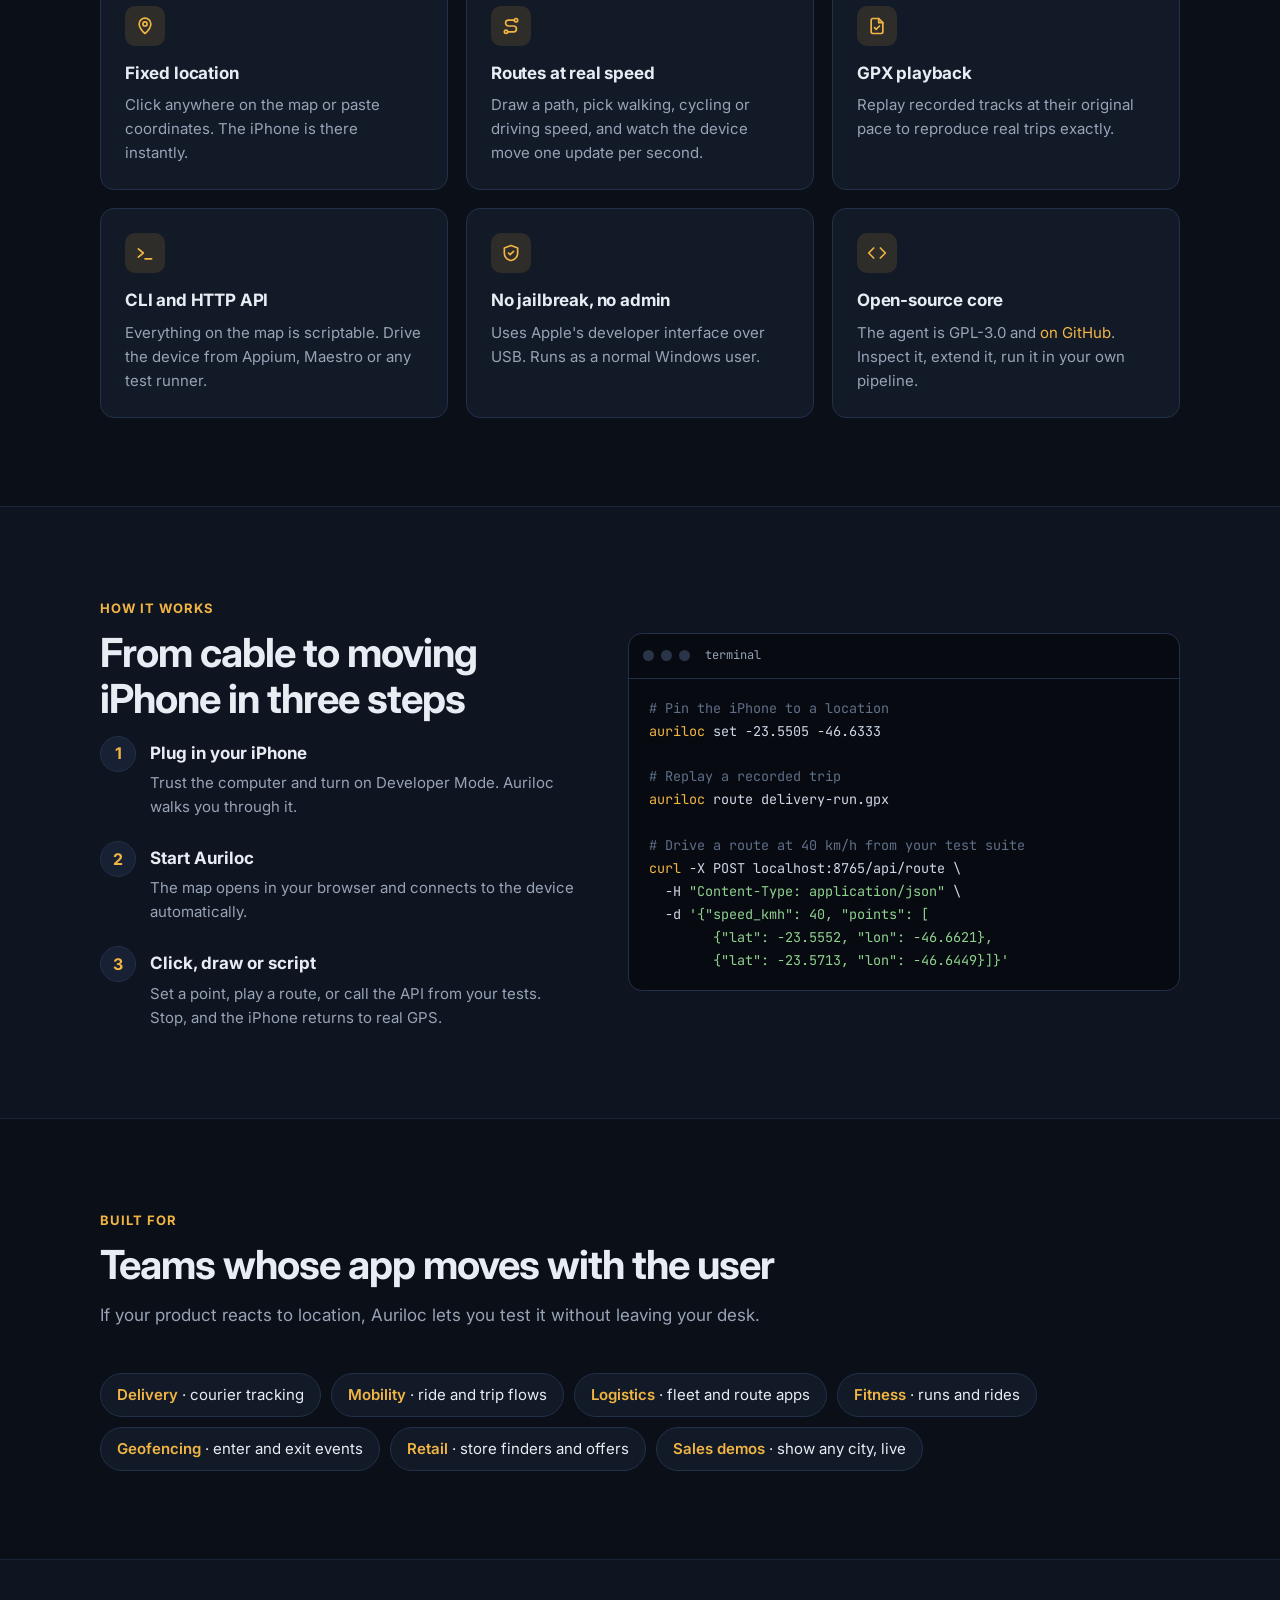
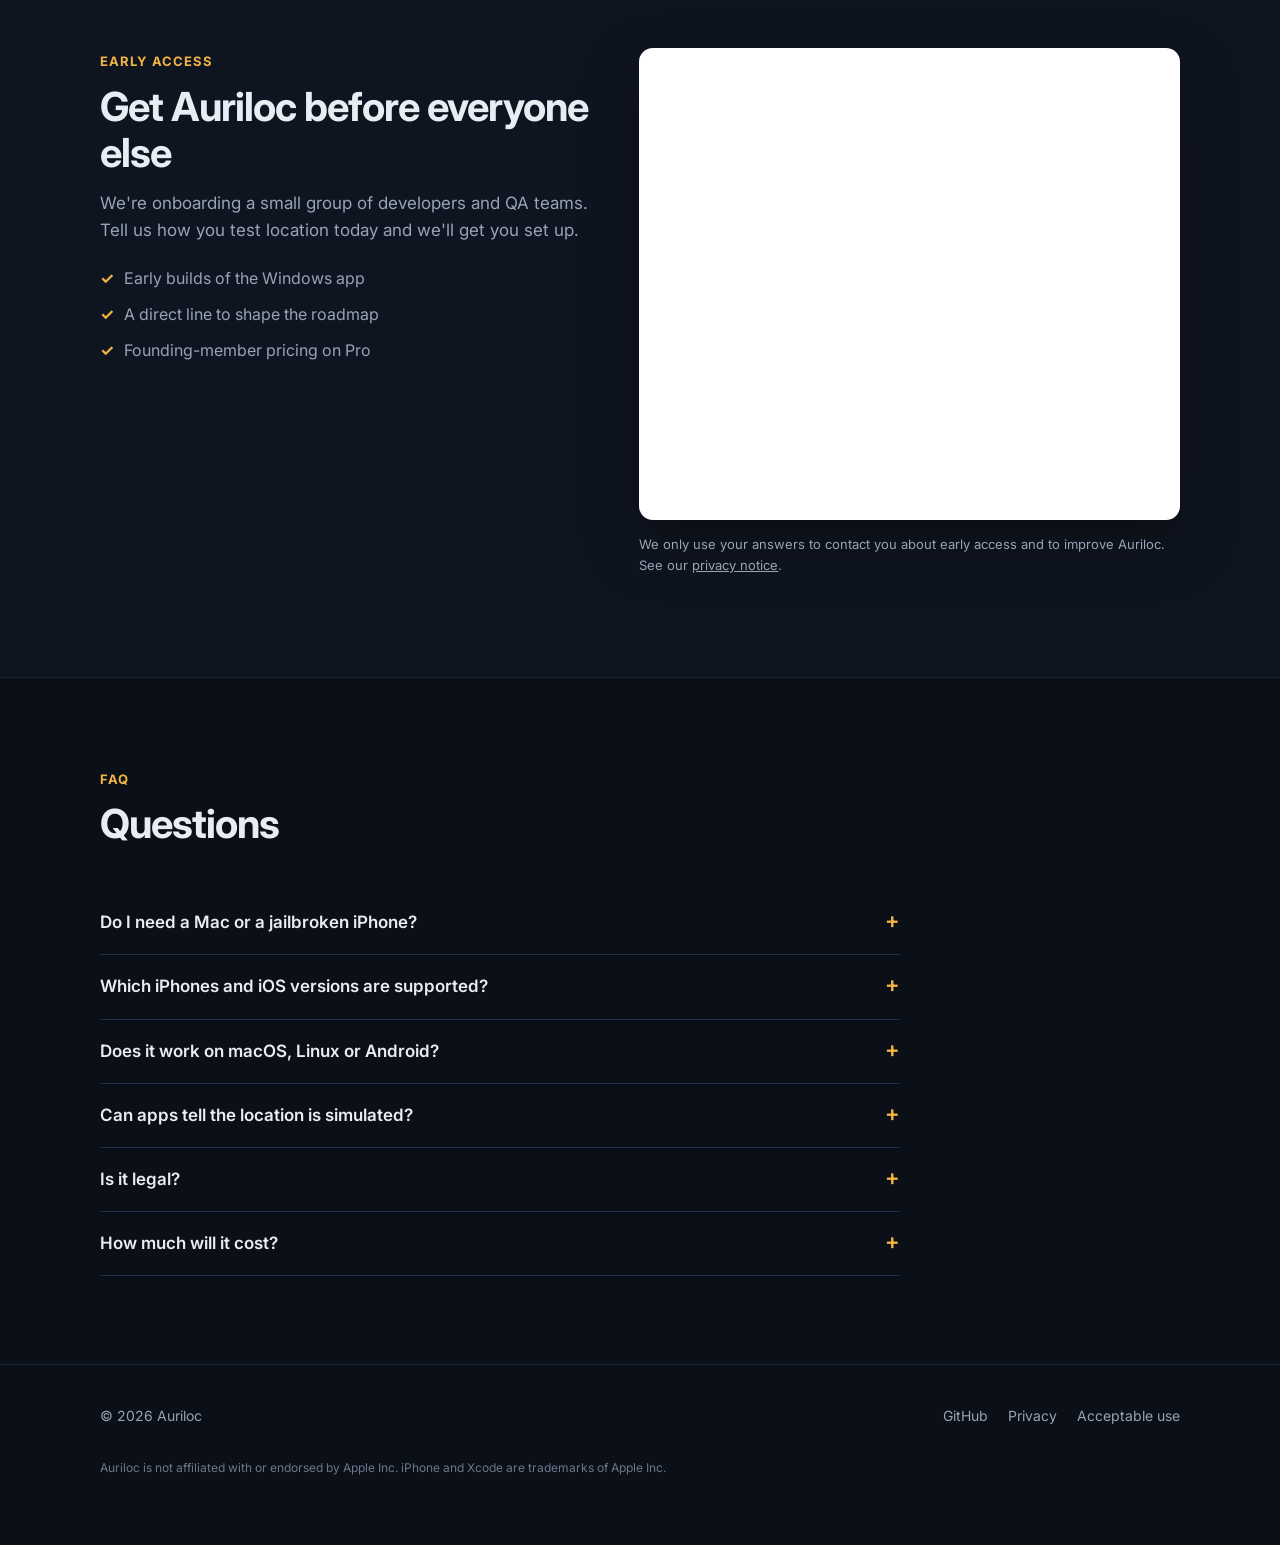
==== commit 225e6ccf: "Link the GitHub repository from the landing page - GitHub link with icon in the top nav (hidden on m" ====
--- a/site/index.html
+++ b/site/index.html
@@ -27,6 +27,10 @@
       <a href="#features">Features</a>
       <a href="#how">How it works</a>
       <a href="#faq">FAQ</a>
+      <a class="gh" href="https://github.com/gabrielmachadosantos98/auriloc" rel="noopener">
+        <svg viewBox="0 0 16 16" width="18" height="18" fill="currentColor" aria-hidden="true"><path d="M8 0C3.58 0 0 3.58 0 8c0 3.54 2.29 6.53 5.47 7.59.4.07.55-.17.55-.38 0-.19-.01-.82-.01-1.49-2.01.37-2.53-.49-2.69-.94-.09-.23-.48-.94-.82-1.13-.28-.15-.68-.52-.01-.53.63-.01 1.08.58 1.23.82.72 1.21 1.87.87 2.33.66.07-.52.28-.87.51-1.07-1.78-.2-3.64-.89-3.64-3.95 0-.87.31-1.59.82-2.15-.08-.2-.36-1.02.08-2.12 0 0 .67-.21 2.2.82.64-.18 1.32-.27 2-.27.68 0 1.36.09 2 .27 1.53-1.04 2.2-.82 2.2-.82.44 1.1.16 1.92.08 2.12.51.56.82 1.27.82 2.15 0 3.07-1.87 3.75-3.65 3.95.29.25.54.73.54 1.48 0 1.07-.01 1.93-.01 2.2 0 .21.15.46.55.38A8.013 8.013 0 0016 8c0-4.42-3.58-8-8-8z"/></svg>
+        GitHub
+      </a>
       <a class="btn btn-primary btn-sm" href="#waitlist">Join the waitlist</a>
     </nav>
   </div>
@@ -47,7 +51,8 @@
           <a class="btn btn-primary" href="#waitlist">Join the waitlist</a>
           <a class="btn" href="#how">See how it works</a>
         </div>
-        <p class="hero-note">No jailbreak. No admin rights. Open-source core.</p>
+        <p class="hero-note">No jailbreak. No admin rights.
+          <a href="https://github.com/gabrielmachadosantos98/auriloc" rel="noopener">Open source on GitHub</a>.</p>
       </div>
 
       <svg class="hero-visual" viewBox="0 0 660 400" role="img"
@@ -198,7 +203,7 @@
         <div class="card">
           <div class="icon"><svg viewBox="0 0 24 24" fill="none" stroke="currentColor" stroke-width="2" stroke-linecap="round" stroke-linejoin="round"><path d="M8 6l-6 6 6 6"/><path d="M16 6l6 6-6 6"/></svg></div>
           <h3>Open-source core</h3>
-          <p>The agent is GPL-3.0. Inspect it, extend it, run it in your own pipeline.</p>
+          <p>The agent is GPL-3.0 and <a href="https://github.com/gabrielmachadosantos98/auriloc" rel="noopener">on GitHub</a>. Inspect it, extend it, run it in your own pipeline.</p>
         </div>
       </div>
     </div>
@@ -330,6 +335,7 @@
   <div class="container">
     <span>© 2026 Auriloc</span>
     <nav>
+      <a href="https://github.com/gabrielmachadosantos98/auriloc" rel="noopener">GitHub</a>
       <a href="privacy.html">Privacy</a>
       <a href="acceptable-use.html">Acceptable use</a>
     </nav>
--- a/site/styles.css
+++ b/site/styles.css
@@ -41,6 +41,9 @@
 .nav-links { display: flex; align-items: center; gap: 28px; font-size: 14px; color: var(--muted); }
 .nav-links a { text-decoration: none; }
 .nav-links a:hover { color: var(--fg); }
+.nav-links a.gh { display: inline-flex; align-items: center; gap: 7px; }
+.hero-note a, .card p a { color: var(--gold); text-decoration: none; }
+.hero-note a:hover, .card p a:hover { text-decoration: underline; }
 @media (max-width: 760px) { .nav-links a:not(.btn) { display: none; } }
 
 /* ---------- buttons ---------- */
